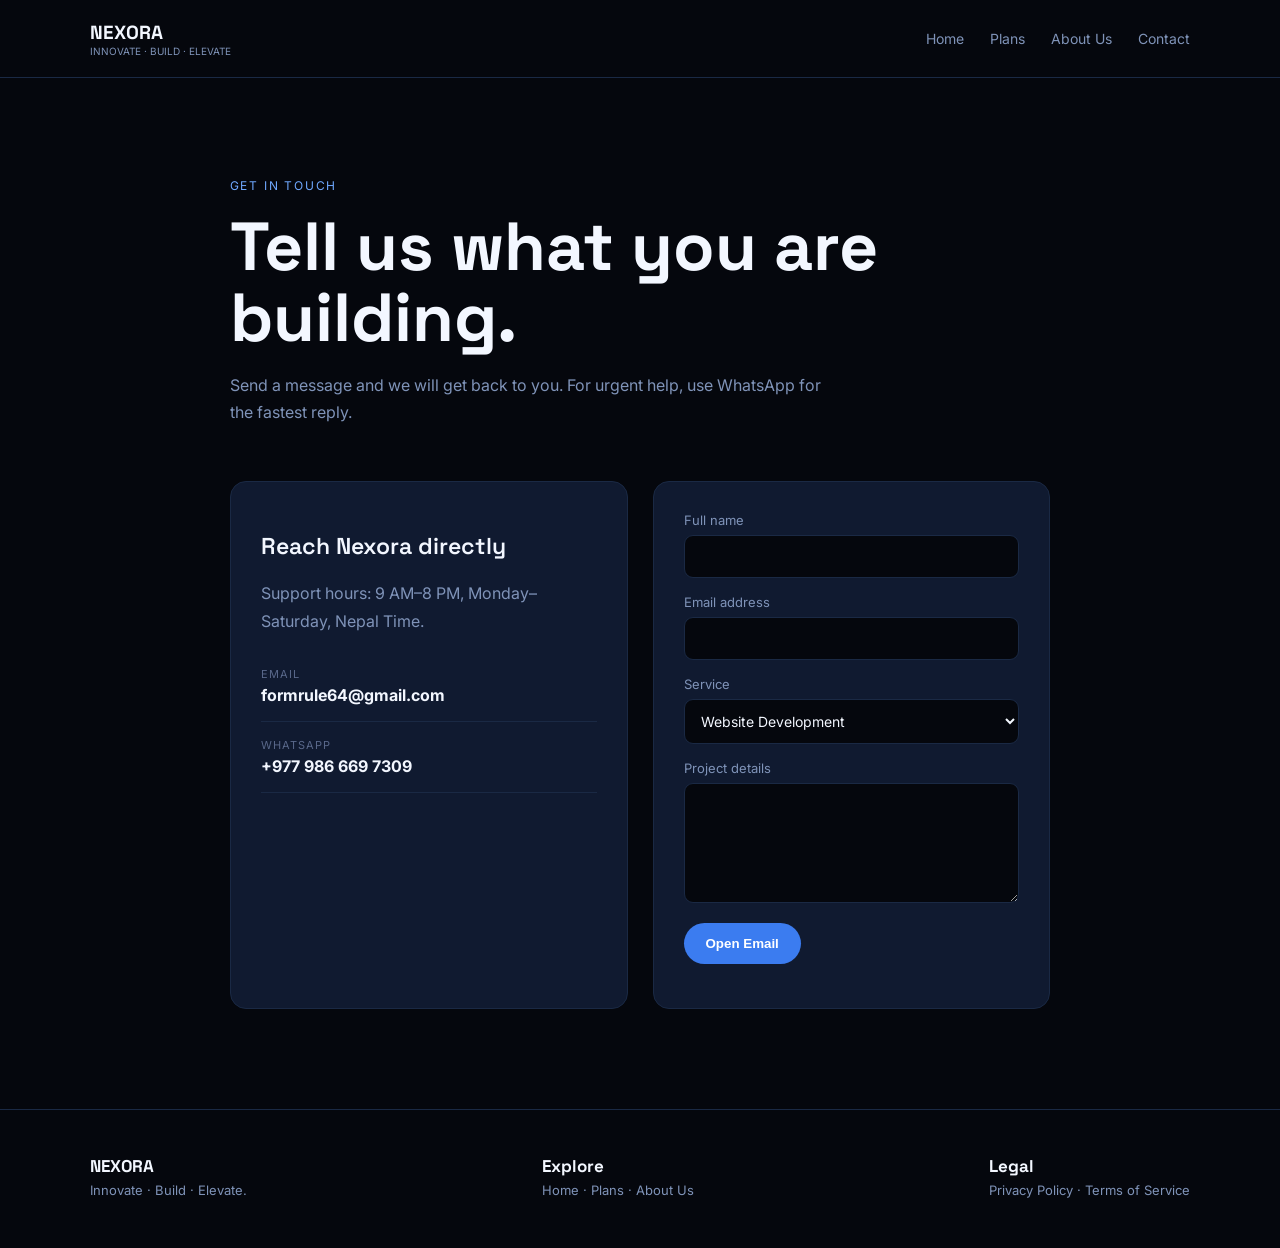
==== contact.html @ 9f2cfcb1 "Nexora site" ====
<!DOCTYPE html>
<html lang="en">
<head>
<meta charset="UTF-8"><meta name="viewport" content="width=device-width, initial-scale=1.0">
<title>Contact | Nexora</title>
<link href="https://fonts.googleapis.com/css2?family=Space+Grotesk:wght@600;700&family=Inter:wght@400;500;600&display=swap" rel="stylesheet">
<style>
*{box-sizing:border-box}body{margin:0;background:#05070d;color:#f3f7ff;font-family:Inter,sans-serif}a{color:inherit;text-decoration:none}header{padding:20px 7%;border-bottom:1px solid #1a2944;display:flex;justify-content:space-between;align-items:center}.brand{font:bold 19px 'Space Grotesk'}.brand small{display:block;font:10px Inter;color:#7f93b8}nav{display:flex;gap:26px;color:#7f93b8;font-size:14px}.page{max-width:1000px;margin:auto;padding:100px 7%}.eyebrow{color:#6fa8ff;letter-spacing:.15em;text-transform:uppercase;font-size:12px}h1{font:700 clamp(40px,6vw,68px)/1.05 'Space Grotesk';margin:18px 0}.sub{color:#7f93b8;line-height:1.7;max-width:600px}.columns{display:grid;grid-template-columns:1fr 1fr;gap:25px;margin-top:55px}.panel{background:#101a30;border:1px solid #1a2944;border-radius:16px;padding:30px}.panel h2{font:600 23px 'Space Grotesk'}.panel p{color:#7f93b8;line-height:1.7}.contact{display:block;padding:16px 0;border-bottom:1px solid #1a2944}.contact small{display:block;color:#59688a;text-transform:uppercase;font-size:11px;letter-spacing:.1em}.contact strong{display:block;margin-top:4px}.field{margin:0 0 16px}.field label{display:block;color:#7f93b8;font-size:13px;margin-bottom:7px}.field input,.field select,.field textarea{width:100%;padding:12px;background:#05070d;border:1px solid #1a2944;border-radius:9px;color:#f3f7ff;font:14px Inter}.field textarea{min-height:120px;resize:vertical}button{background:#3b7cf0;color:#fff;border:0;border-radius:99px;padding:13px 22px;font-weight:600;cursor:pointer}#status{color:#6fa8ff;margin-top:14px;font-size:13px}@media(max-width:700px){nav{display:none}.columns{grid-template-columns:1fr}}footer{border-top:1px solid #1a2944;padding:45px 7%;color:#7f93b8;line-height:2;font-size:13px;display:flex;justify-content:space-between;gap:30px;flex-wrap:wrap}footer strong{display:block;color:#f3f7ff;font:700 17px 'Space Grotesk'}
</style>
</head>
<body>
<header><a class="brand" href="nexora.html">NEXORA<small>INNOVATE · BUILD · ELEVATE</small></a><nav><a href="nexora.html">Home</a><a href="plans.html">Plans</a><a href="about.html">About Us</a><a href="contact.html">Contact</a></nav></header>
<main class="page"><div class="eyebrow">Get in touch</div><h1>Tell us what you are building.</h1><p class="sub">Send a message and we will get back to you. For urgent help, use WhatsApp for the fastest reply.</p><div class="columns"><section class="panel"><h2>Reach Nexora directly</h2><p>Support hours: 9 AM–8 PM, Monday–Saturday, Nepal Time.</p><a class="contact" href="mailto:formrule64@gmail.com"><small>Email</small><strong>formrule64@gmail.com</strong></a><a class="contact" href="https://wa.me/9779866697309"><small>WhatsApp</small><strong>+977 986 669 7309</strong></a></section><section class="panel"><form id="form"><div class="field"><label for="name">Full name</label><input id="name" required></div><div class="field"><label for="email">Email address</label><input id="email" type="email" required></div><div class="field"><label for="service">Service</label><select id="service"><option>Website Development</option><option>Custom Software Solutions</option><option>Mobile App Development</option><option>Network Setup & Configuration</option><option>Cloud Deployment & Management</option><option>Cybersecurity & Security Audit</option><option>Remote IT Support</option><option>Database Design & Management</option><option>Workflow Automation</option><option>IT Consulting & Digital Transformation</option></select></div><div class="field"><label for="message">Project details</label><textarea id="message" required></textarea></div><button>Open Email</button><div id="status"></div></form></section></div></main>
<footer><div><strong>NEXORA</strong>Innovate · Build · Elevate.</div><div><strong>Explore</strong><a href="nexora.html">Home</a> · <a href="plans.html">Plans</a> · <a href="about.html">About Us</a></div><div><strong>Legal</strong><a href="privacy.html">Privacy Policy</a> · <a href="terms.html">Terms of Service</a></div></footer>
<script>
const requested = new URLSearchParams(location.search).get('service');
if (requested) document.getElementById('service').value = requested;
document.getElementById('form').addEventListener('submit', function(event){
  event.preventDefault();
  const name = document.getElementById('name').value;
  const email = document.getElementById('email').value;
  const service = document.getElementById('service').value;
  const message = document.getElementById('message').value;
  location.href = 'mailto:formrule64@gmail.com?subject=' + encodeURIComponent('New inquiry: ' + service + ' - from ' + name) + '&body=' + encodeURIComponent('Name: ' + name + '\nEmail: ' + email + '\nService: ' + service + '\n\nMessage:\n' + message);
  document.getElementById('status').textContent = 'Opening your email app...';
});
</script>
</body>
</html>
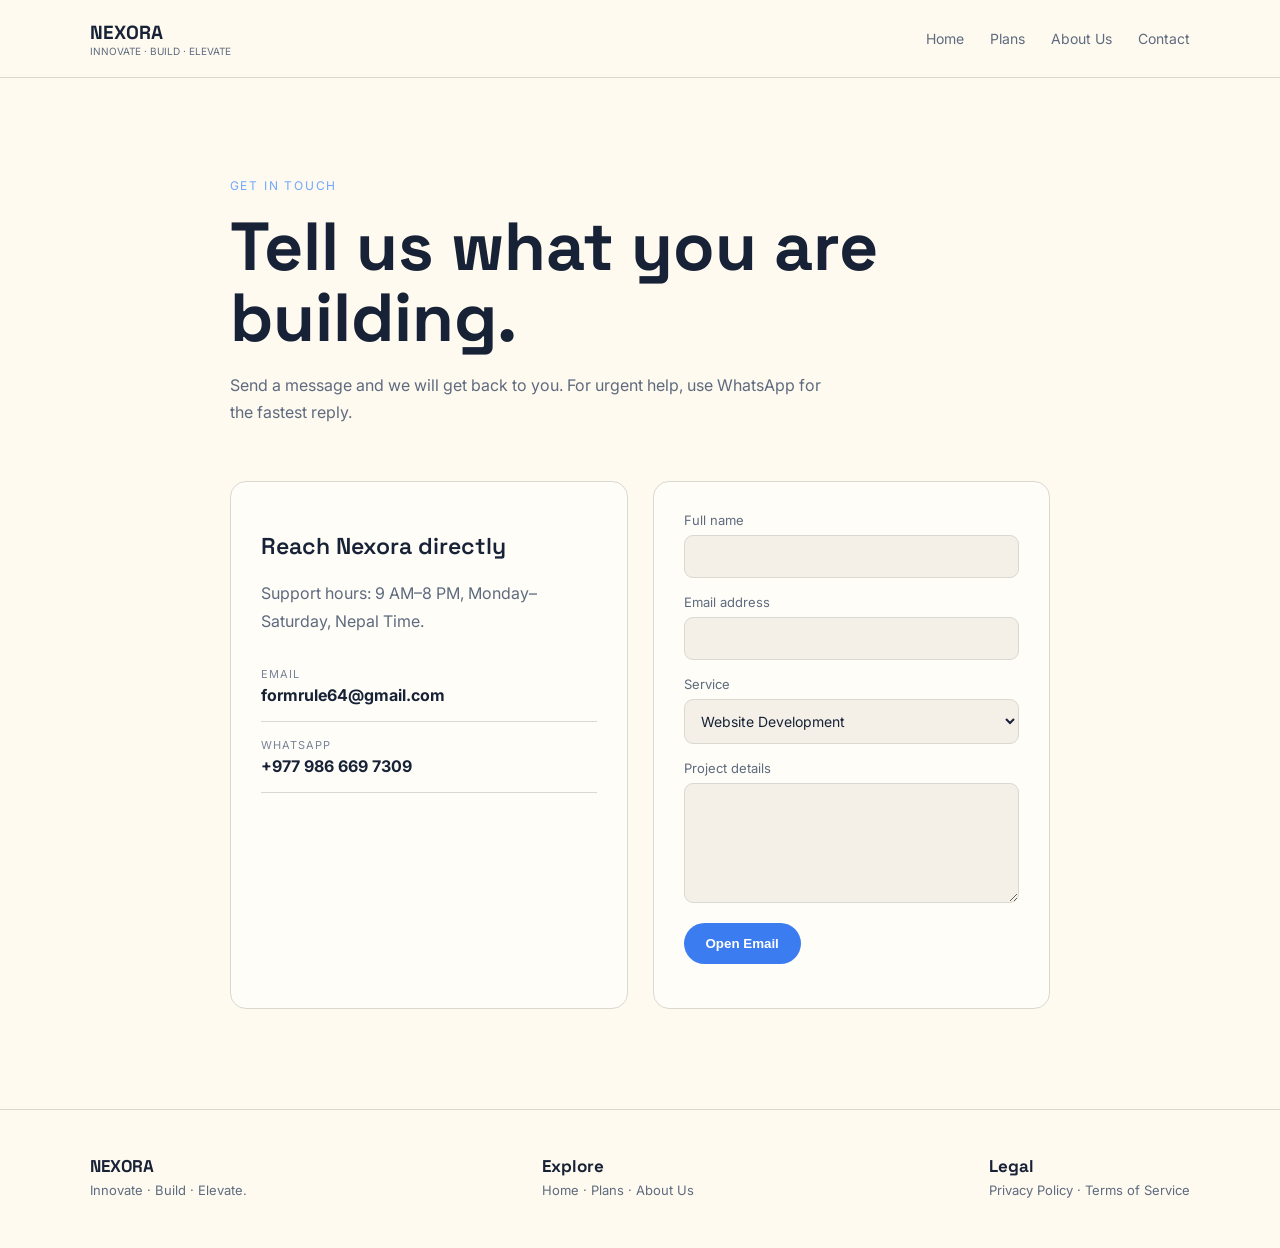
==== commit 14a45d14: "Update Nexora homepage carousel and cream theme" ====
--- a/contact.html
+++ b/contact.html
@@ -5,7 +5,7 @@
 <title>Contact | Nexora</title>
 <link href="https://fonts.googleapis.com/css2?family=Space+Grotesk:wght@600;700&family=Inter:wght@400;500;600&display=swap" rel="stylesheet">
 <style>
-*{box-sizing:border-box}body{margin:0;background:#05070d;color:#f3f7ff;font-family:Inter,sans-serif}a{color:inherit;text-decoration:none}header{padding:20px 7%;border-bottom:1px solid #1a2944;display:flex;justify-content:space-between;align-items:center}.brand{font:bold 19px 'Space Grotesk'}.brand small{display:block;font:10px Inter;color:#7f93b8}nav{display:flex;gap:26px;color:#7f93b8;font-size:14px}.page{max-width:1000px;margin:auto;padding:100px 7%}.eyebrow{color:#6fa8ff;letter-spacing:.15em;text-transform:uppercase;font-size:12px}h1{font:700 clamp(40px,6vw,68px)/1.05 'Space Grotesk';margin:18px 0}.sub{color:#7f93b8;line-height:1.7;max-width:600px}.columns{display:grid;grid-template-columns:1fr 1fr;gap:25px;margin-top:55px}.panel{background:#101a30;border:1px solid #1a2944;border-radius:16px;padding:30px}.panel h2{font:600 23px 'Space Grotesk'}.panel p{color:#7f93b8;line-height:1.7}.contact{display:block;padding:16px 0;border-bottom:1px solid #1a2944}.contact small{display:block;color:#59688a;text-transform:uppercase;font-size:11px;letter-spacing:.1em}.contact strong{display:block;margin-top:4px}.field{margin:0 0 16px}.field label{display:block;color:#7f93b8;font-size:13px;margin-bottom:7px}.field input,.field select,.field textarea{width:100%;padding:12px;background:#05070d;border:1px solid #1a2944;border-radius:9px;color:#f3f7ff;font:14px Inter}.field textarea{min-height:120px;resize:vertical}button{background:#3b7cf0;color:#fff;border:0;border-radius:99px;padding:13px 22px;font-weight:600;cursor:pointer}#status{color:#6fa8ff;margin-top:14px;font-size:13px}@media(max-width:700px){nav{display:none}.columns{grid-template-columns:1fr}}footer{border-top:1px solid #1a2944;padding:45px 7%;color:#7f93b8;line-height:2;font-size:13px;display:flex;justify-content:space-between;gap:30px;flex-wrap:wrap}footer strong{display:block;color:#f3f7ff;font:700 17px 'Space Grotesk'}
+*{box-sizing:border-box}body{margin:0;background:#fffaf0;color:#172236;font-family:Inter,sans-serif}a{color:inherit;text-decoration:none}header{padding:20px 7%;border-bottom:1px solid #d9d8d1;display:flex;justify-content:space-between;align-items:center}.brand{font:bold 19px 'Space Grotesk'}.brand small{display:block;font:10px Inter;color:#5e6b7e}nav{display:flex;gap:26px;color:#5e6b7e;font-size:14px}.page{max-width:1000px;margin:auto;padding:100px 7%}.eyebrow{color:#6fa8ff;letter-spacing:.15em;text-transform:uppercase;font-size:12px}h1{font:700 clamp(40px,6vw,68px)/1.05 'Space Grotesk';margin:18px 0}.sub{color:#5e6b7e;line-height:1.7;max-width:600px}.columns{display:grid;grid-template-columns:1fr 1fr;gap:25px;margin-top:55px}.panel{background:#fffdf8;border:1px solid #d9d8d1;border-radius:16px;padding:30px}.panel h2{font:600 23px 'Space Grotesk'}.panel p{color:#5e6b7e;line-height:1.7}.contact{display:block;padding:16px 0;border-bottom:1px solid #d9d8d1}.contact small{display:block;color:#788397;text-transform:uppercase;font-size:11px;letter-spacing:.1em}.contact strong{display:block;margin-top:4px}.field{margin:0 0 16px}.field label{display:block;color:#5e6b7e;font-size:13px;margin-bottom:7px}.field input,.field select,.field textarea{width:100%;padding:12px;background:#f4f0e7;border:1px solid #d9d8d1;border-radius:9px;color:#172236;font:14px Inter}.field textarea{min-height:120px;resize:vertical}button{background:#3b7cf0;color:#fff;border:0;border-radius:99px;padding:13px 22px;font-weight:600;cursor:pointer}#status{color:#6fa8ff;margin-top:14px;font-size:13px}@media(max-width:700px){nav{display:none}.columns{grid-template-columns:1fr}}footer{border-top:1px solid #d9d8d1;padding:45px 7%;color:#5e6b7e;line-height:2;font-size:13px;display:flex;justify-content:space-between;gap:30px;flex-wrap:wrap}footer strong{display:block;color:#172236;font:700 17px 'Space Grotesk'}
 </style>
 </head>
 <body>
